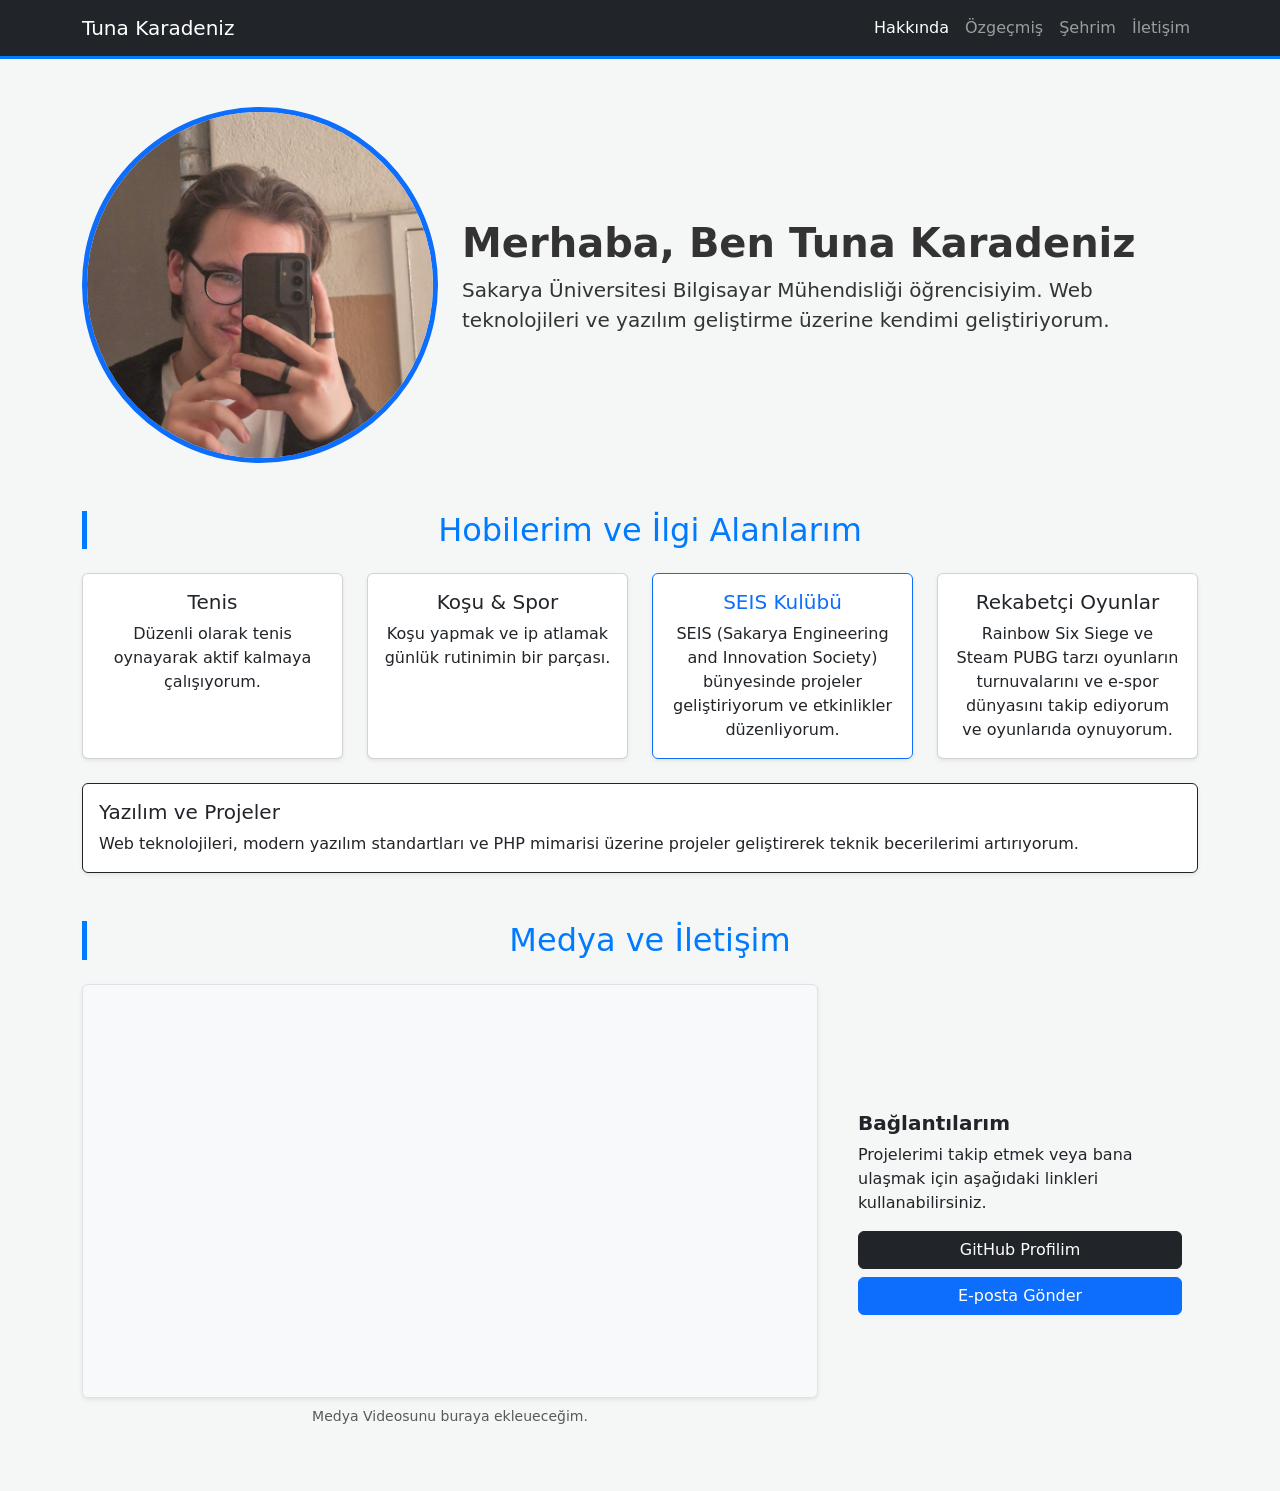
==== index.html @ ebb0e7e3 "gun 2: hakkinda sayfasi tasarimi ve kisisel iceriklerin eklenmesi Bugün projenin "Hakkında" sayfası " ====
<!DOCTYPE html>
<html lang="tr">
<head>
    <meta charset="UTF-8">
    <meta name="viewport" content="width=device-width, initial-scale=1.0">
    <title>Hakkında | Tuna Karadeniz</title>
    <link href="https://cdn.jsdelivr.net/npm/bootstrap@5.3.0/dist/css/bootstrap.min.css" rel="stylesheet">
    <link rel="stylesheet" href="style.css">
</head>
<body>

    <header>
        <nav class="navbar navbar-expand-lg navbar-dark bg-dark">
            <div class="container">
                <a class="navbar-brand" href="index.html">Tuna Karadeniz</a>
                <div class="collapse navbar-collapse" id="navbarNav">
                    <ul class="navbar-nav ms-auto">
                        <li class="nav-item"><a class="nav-link active" href="index.html">Hakkında</a></li>
                        <li class="nav-item"><a class="nav-link" href="ozgecmis.html">Özgeçmiş</a></li>
                        <li class="nav-item"><a class="nav-link" href="sehrim.html">Şehrim</a></li>
                        <li class="nav-item"><a class="nav-link" href="iletisim.html">İletişim</a></li>
                    </ul>
                </div>
            </div>
        </nav>
    </header>

    <main class="container mt-5">
    <section id="hakkinda" class="mb-5">
        <div class="row align-items-center">
            <div class="col-md-4 text-center">
                <img src="ProfilFotoğrafım.jpeg" class="img-fluid rounded-circle border border-5 border-primary" alt="Tuna Karadeniz">
            </div>
            <div class="col-md-8">
                <h1 class="fw-bold">Merhaba, Ben Tuna Karadeniz</h1>
                <p class="lead">Sakarya Üniversitesi Bilgisayar Mühendisliği öğrencisiyim. Web teknolojileri ve yazılım geliştirme üzerine kendimi geliştiriyorum.</p>
            </div>
        </div>
    </section>

    <section id="hobiler" class="mb-5">
        <h2 class="text-center mb-4">Hobilerim ve İlgi Alanlarım</h2>
        <div class="row g-4">
            <div class="col-md-3">
                <div class="card h-100 shadow-sm">
                    <div class="card-body text-center">
                        <h5 class="card-title">Tenis</h5>
                        <p class="card-text">Düzenli olarak tenis oynayarak aktif kalmaya çalışıyorum.</p>
                    </div>
                </div>
            </div>
            <div class="col-md-3">
                <div class="card h-100 shadow-sm">
                    <div class="card-body text-center">
                        <h5 class="card-title">Koşu & Spor</h5>
                        <p class="card-text">Koşu yapmak ve ip atlamak günlük rutinimin bir parçası.</p>
                    </div>
                </div>
            </div>
            <div class="col-md-3">
                <div class="card h-100 shadow-sm border-primary">
                    <div class="card-body text-center">
                        <h5 class="card-title text-primary">SEIS Kulübü</h5>
                        <p class="card-text">SEIS (Sakarya Engineering and Innovation Society) bünyesinde projeler geliştiriyorum ve etkinlikler düzenliyorum.</p>
                    </div>
                </div>
            </div>
            <div class="col-md-3">
                <div class="card h-100 shadow-sm">
                    <div class="card-body text-center">
                        <h5 class="card-title">Rekabetçi Oyunlar</h5>
                        <p class="card-text">Rainbow Six Siege ve Steam PUBG tarzı oyunların turnuvalarını ve e-spor dünyasını takip ediyorum ve oyunlarıda oynuyorum.</p>
                    </div>
                </div>
            </div>
            
            <div class="col-md-12 mt-4">
                <div class="card h-100 shadow-sm border-dark">
                    <div class="card-body">
                        <h5 class="card-title">Yazılım ve Projeler</h5>
                        <p class="card-text">Web teknolojileri, modern yazılım standartları ve PHP mimarisi üzerine projeler geliştirerek teknik becerilerimi artırıyorum.</p>
                    </div>
                </div>
            </div>
        </div>
    </section>

    <section id="iletisim" class="mb-5">
        <h2 class="text-center mb-4">Medya ve İletişim</h2>
        <div class="row">
            <div class="col-md-8">
                <div class="ratio ratio-16x9 shadow-sm rounded overflow-hidden bg-light border">
                    <iframe src="" title="Tanıtım Videosu" allowfullscreen></iframe>
                    </div>
                <p class="text-muted mt-2 small text-center">Medya Videosunu buraya ekleueceğim.</p>
            </div>
            <div class="col-md-4 d-flex flex-column justify-content-center">
                <div class="card border-0 bg-transparent">
                    <div class="card-body">
                        <h5 class="fw-bold">Bağlantılarım</h5>
                        <p>Projelerimi takip etmek veya bana ulaşmak için aşağıdaki linkleri kullanabilirsiniz.</p>
                        <div class="d-grid gap-2">
                            <a href="https://github.com/TunaKaradenizz" class="btn btn-dark" target="_blank">GitHub Profilim</a>
                            <a href="mailto:tunakrdnz06@gmail.com" class="btn btn-primary">E-posta Gönder</a>
                        </div>
                    </div>
                </div>
            </div>
        </div>
    </section>
</main>
</body>
</html>
---- style.css ----
/* Harici Stil Yönetimi */
body {
    background-color: #f4f7f6;
    color: #333;
}

header nav {
    border-bottom: 3px solid #007bff;
}

section h2 {
    color: #007bff;
    border-left: 5px solid #007bff;
    padding-left: 15px;
}
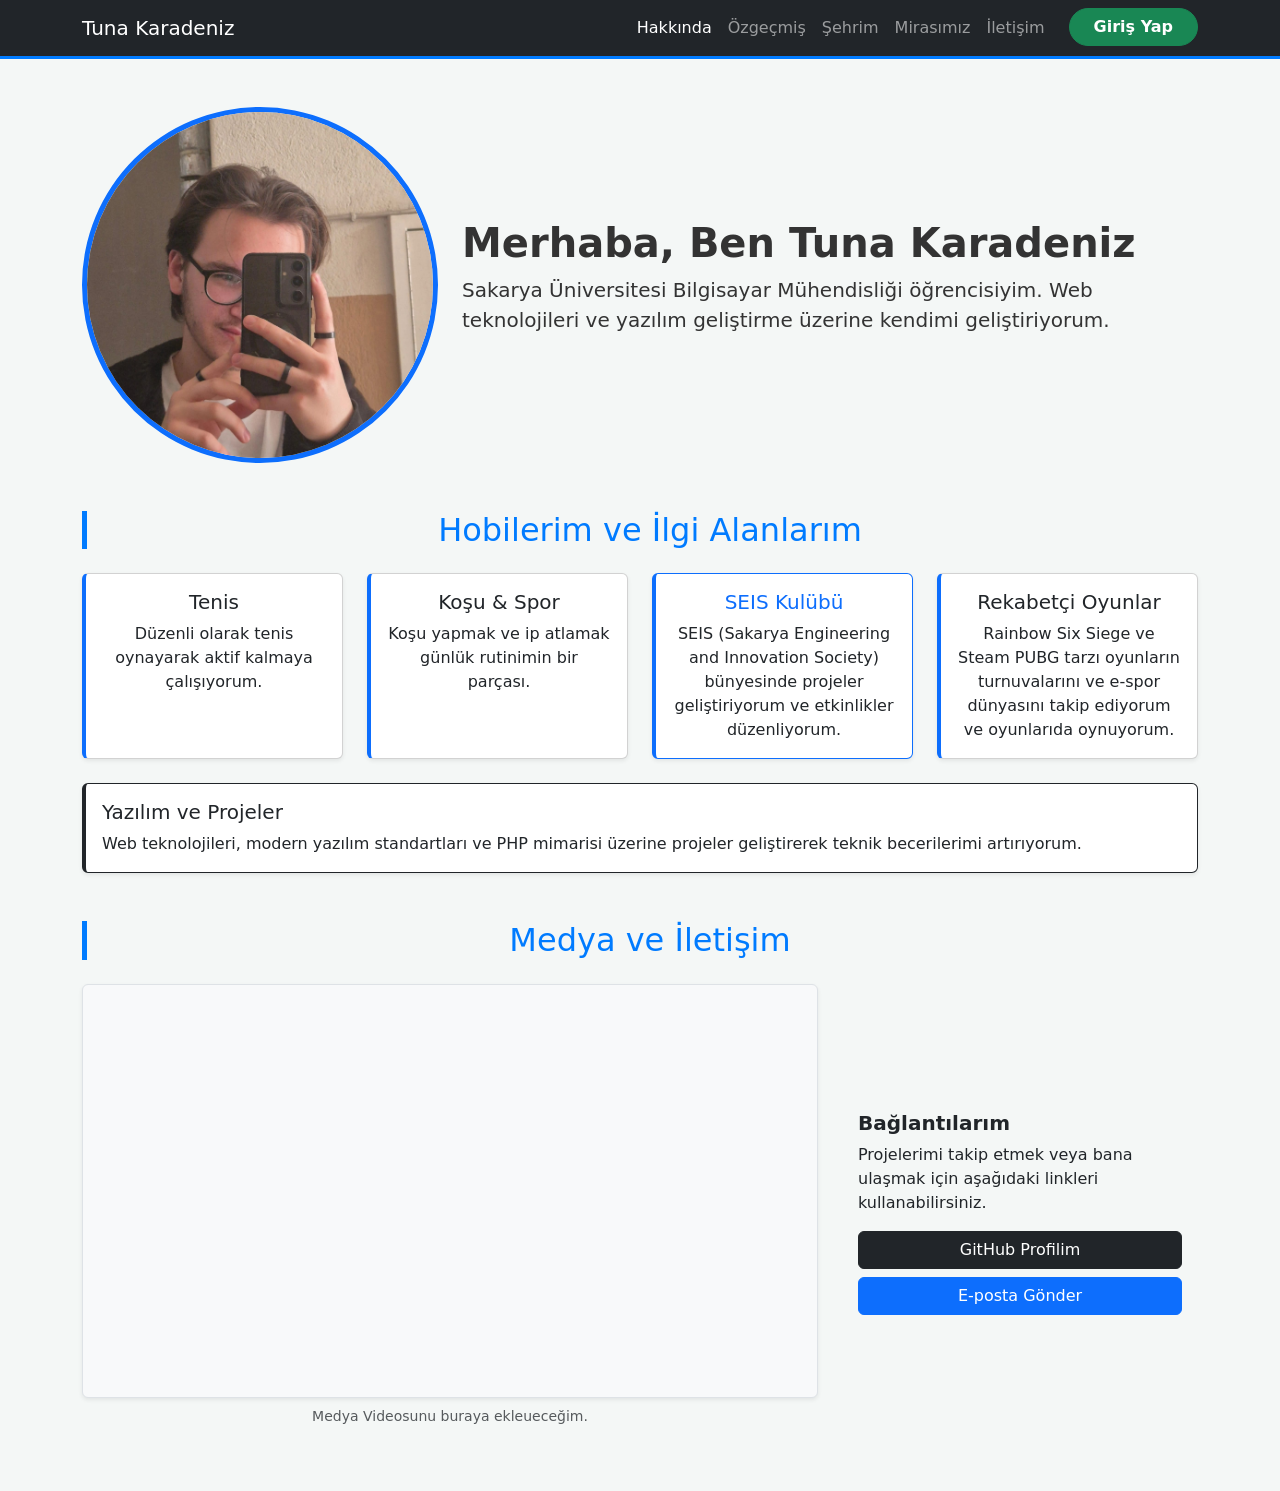
==== commit 6ab8f402: "gun 6: sayfa duzenlemeleri ve login sistemi entegrasyonu Bugün projenin en kritik teknik aşamalarınd" ====
--- a/index.html
+++ b/index.html
@@ -18,7 +18,11 @@
                         <li class="nav-item"><a class="nav-link active" href="index.html">Hakkında</a></li>
                         <li class="nav-item"><a class="nav-link" href="ozgecmis.html">Özgeçmiş</a></li>
                         <li class="nav-item"><a class="nav-link" href="sehrim.html">Şehrim</a></li>
+                        <li class="nav-item"><a class="nav-link" href="mirasimiz.html">Mirasımız</a></li>
                         <li class="nav-item"><a class="nav-link" href="iletisim.html">İletişim</a></li>
+                        <li class="nav-item ms-lg-3">
+                            <a class="btn btn-success fw-bold px-4 text-white" href="login.php" style="border-radius: 20px;">Giriş Yap</a>
+                        </li>
                     </ul>
                 </div>
             </div>
@@ -29,7 +33,7 @@
     <section id="hakkinda" class="mb-5">
         <div class="row align-items-center">
             <div class="col-md-4 text-center">
-                <img src="ProfilFotoğrafım.jpeg" class="img-fluid rounded-circle border border-5 border-primary" alt="Tuna Karadeniz">
+                <img src="fotoğraflar/ProfilFotoğrafım.jpeg" class="img-fluid rounded-circle border border-5 border-primary" alt="Tuna Karadeniz">
             </div>
             <div class="col-md-8">
                 <h1 class="fw-bold">Merhaba, Ben Tuna Karadeniz</h1>
--- a/style.css
+++ b/style.css
@@ -12,4 +12,23 @@
     color: #007bff;
     border-left: 5px solid #007bff;
     padding-left: 15px;
+}
+/* Özgeçmiş Sayfası Ekleri */
+.badge {
+    font-size: 1rem;
+    transition: transform 0.3s ease;
+}
+
+.badge:hover {
+    transform: scale(1.05);
+    background-color: #0d6efd !important;
+}
+
+.card {
+    border-left: 4px solid #0d6efd;
+}
+/* Carousel fotoğraflarını sabitleme */
+.carousel-item img {
+    height: 500px; /* Tüm fotoğraflar 500px boyunda olacak */
+    object-fit: cover; /* Fotoğrafı sünnetmeden kutuya sığdırır, fazlasını kırpar */
 }
